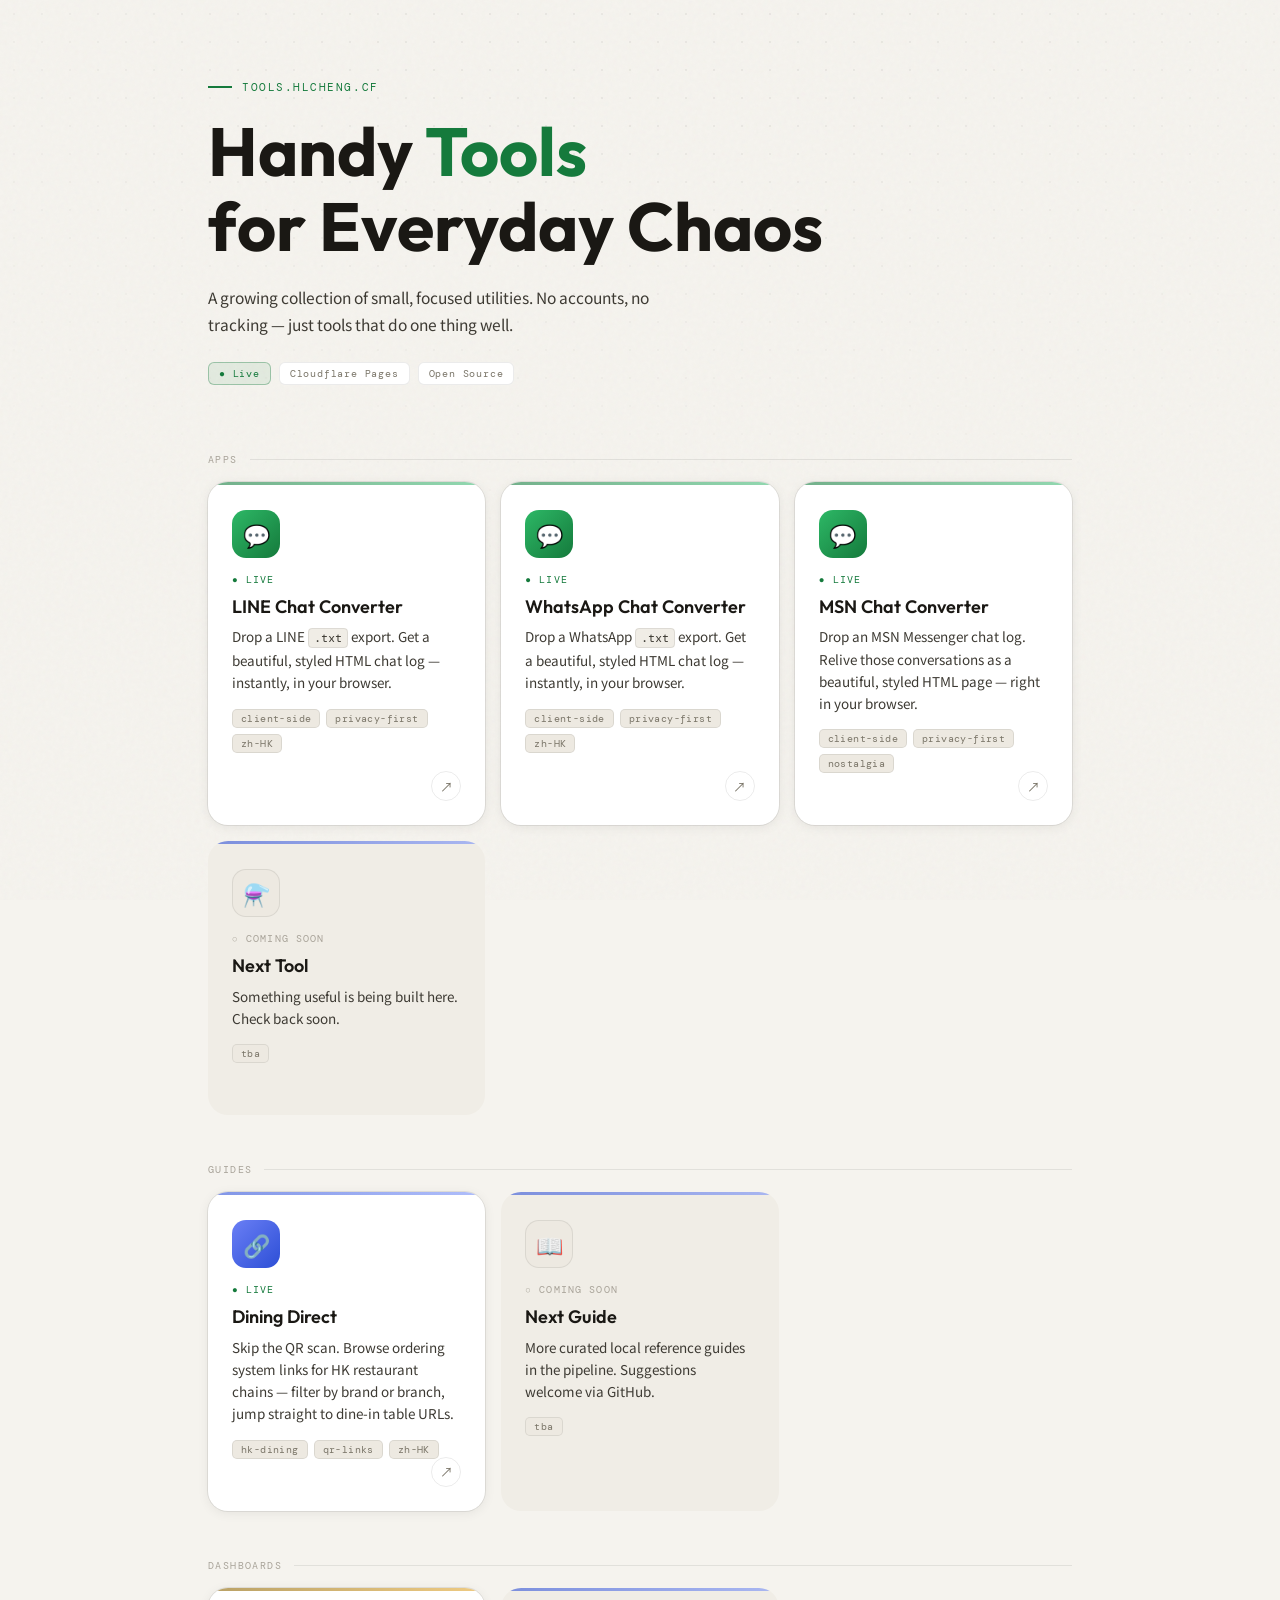
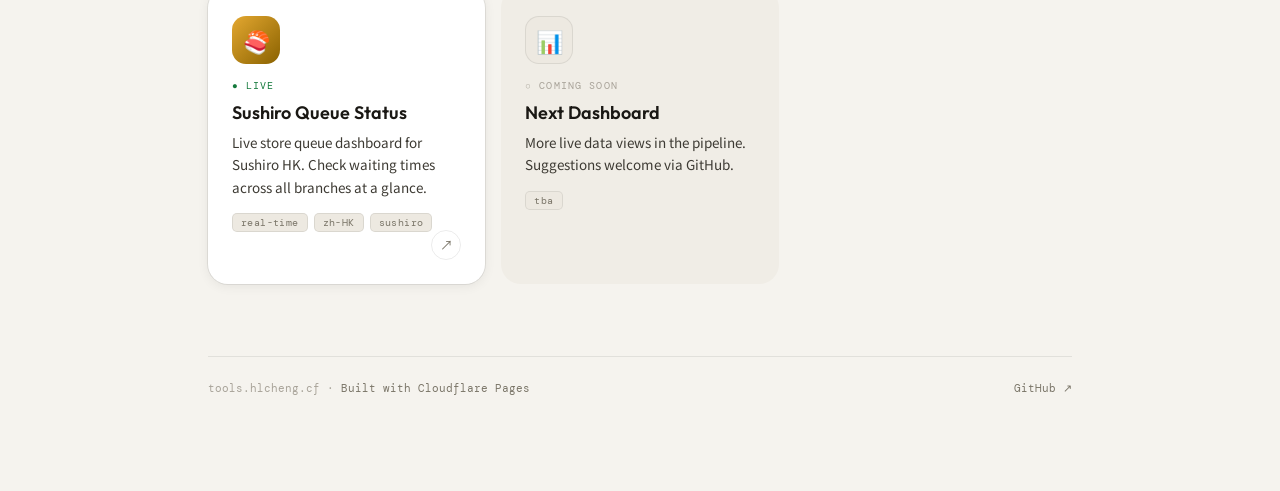
==== index.html @ 5b6f4505 "Add back MSN card Signed-off-by: ericcheng05 <13010622+ericcheng05@users.noreply.github.com>" ====
<!DOCTYPE html>
<html lang="en">
<head>
<meta charset="UTF-8">
<meta name="viewport" content="width=device-width, initial-scale=1.0">
<title>tools.hlcheng.cf — Handy Tools</title>
<link rel="preconnect" href="https://fonts.googleapis.com">
<link href="https://fonts.googleapis.com/css2?family=Outfit:wght@400;500;600;700&family=DM+Mono:wght@400;500&family=Noto+Sans+HK:wght@300;400;500&display=swap" rel="stylesheet">
<link rel="stylesheet" href="style.css">
</head>
<body>

<div class="page">

  <!-- ── Hero ── -->
  <header class="hero">
    <div class="hero-eyebrow">tools.hlcheng.cf</div>
    <h1>Handy <em>Tools</em><br>for Everyday&nbsp;Chaos</h1>
    <p class="hero-sub">A growing collection of small, focused utilities. No accounts, no tracking — just tools that do one thing well.</p>
    <div class="hero-meta">
      <span class="hero-badge live">● Live</span>
      <span class="hero-badge">Cloudflare Pages</span>
      <span class="hero-badge">Open Source</span>
    </div>
  </header>

  <!-- ── Apps ── -->
  <p class="section-label">Apps</p>

  <div class="app-grid">

    <!-- LINE Chat Converter — LIVE -->
    <a class="app-card green live" href="./line-export-converter">
      <div class="card-icon icon-green">💬</div>
      <div class="card-body">
        <div class="card-status status-live">● Live</div>
        <div class="card-title">LINE Chat Converter</div>
        <div class="card-desc">Drop a LINE <code>.txt</code> export. Get a beautiful, styled HTML chat log — instantly, in your browser.</div>
        <div class="card-tags">
          <span class="tag">client-side</span>
          <span class="tag">privacy-first</span>
          <span class="tag">zh-HK</span>
        </div>
      </div>
      <div class="card-arrow">↗</div>
    </a>

    <!-- WhatsApp Chat Converter — LIVE -->
    <a class="app-card green live" href="./whatsapp-export-converter">
      <div class="card-icon icon-green">💬</div>
      <div class="card-body">
        <div class="card-status status-live">● Live</div>
        <div class="card-title">WhatsApp Chat Converter</div>
        <div class="card-desc">Drop a WhatsApp <code>.txt</code> export. Get a beautiful, styled HTML chat log — instantly, in your browser.</div>
        <div class="card-tags">
          <span class="tag">client-side</span>
          <span class="tag">privacy-first</span>
          <span class="tag">zh-HK</span>
        </div>
      </div>
      <div class="card-arrow">↗</div>
    </a>

    <!-- MSN Chat Converter — LIVE -->
    <a class="app-card green live" href="./msn-export-converter">
      <div class="card-icon icon-green">💬</div>
      <div class="card-body">
        <div class="card-status status-live">● Live</div>
        <div class="card-title">MSN Chat Converter</div>
        <div class="card-desc">Drop an MSN Messenger chat log. Relive those conversations as a beautiful, styled HTML page — right in your browser.</div>
        <div class="card-tags">
          <span class="tag">client-side</span>
          <span class="tag">privacy-first</span>
          <span class="tag">nostalgia</span>
        </div>
      </div>
      <div class="card-arrow">↗</div>
    </a>

    <!-- Placeholder -->
    <div class="app-card accent soon">
      <div class="card-icon icon-dim">⚗️</div>
      <div class="card-body">
        <div class="card-status status-soon">○ Coming soon</div>
        <div class="card-title">Next Tool</div>
        <div class="card-desc">Something useful is being built here. Check back soon.</div>
        <div class="card-tags">
          <span class="tag">tba</span>
        </div>
      </div>
    </div>

  </div>

  <!-- ── Guides ── -->
  <p class="section-label section-label--spaced">Guides</p>

  <div class="app-grid app-grid--guides">

    <!-- Dining Direct — LIVE -->
    <a class="app-card accent live" href="./dining-direct">
      <div class="card-icon icon-accent">🔗</div>
      <div class="card-body">
        <div class="card-status status-live">● Live</div>
        <div class="card-title">Dining Direct</div>
        <div class="card-desc">Skip the QR scan. Browse ordering system links for HK restaurant chains — filter by brand or branch, jump straight to dine-in table URLs.</div>
        <div class="card-tags">
          <span class="tag">hk-dining</span>
          <span class="tag">qr-links</span>
          <span class="tag">zh-HK</span>
        </div>
      </div>
      <div class="card-arrow">↗</div>
    </a>

    <!-- Placeholder -->
    <div class="app-card accent soon">
      <div class="card-icon icon-dim">📖</div>
      <div class="card-body">
        <div class="card-status status-soon">○ Coming soon</div>
        <div class="card-title">Next Guide</div>
        <div class="card-desc">More curated local reference guides in the pipeline. Suggestions welcome via GitHub.</div>
        <div class="card-tags">
          <span class="tag">tba</span>
        </div>
      </div>
    </div>

  </div>

  <!-- ── Dashboards ── -->
  <p class="section-label section-label--spaced">Dashboards</p>

  <div class="app-grid app-grid--dashboard">

    <!-- Sushiro Queue Status — LIVE -->
    <a class="app-card gold live" href="./sushiro-hk">
      <div class="card-icon icon-gold">🍣</div>
      <div class="card-body">
        <div class="card-status status-live">● Live</div>
        <div class="card-title">Sushiro Queue Status</div>
        <div class="card-desc">Live store queue dashboard for Sushiro HK. Check waiting times across all branches at a glance.</div>
        <div class="card-tags">
          <span class="tag">real-time</span>
          <span class="tag">zh-HK</span>
          <span class="tag">sushiro</span>
        </div>
      </div>
      <div class="card-arrow">↗</div>
    </a>

    <!-- Placeholder -->
    <div class="app-card accent soon">
      <div class="card-icon icon-dim">📊</div>
      <div class="card-body">
        <div class="card-status status-soon">○ Coming soon</div>
        <div class="card-title">Next Dashboard</div>
        <div class="card-desc">More live data views in the pipeline. Suggestions welcome via GitHub.</div>
        <div class="card-tags">
          <span class="tag">tba</span>
        </div>
      </div>
    </div>

  </div>

  <!-- ── Footer ── -->
  <footer class="footer">
    <div class="footer-left">
      tools.hlcheng.cf · <span>Built with Cloudflare Pages</span>
    </div>
    <div class="footer-right">
      <a class="footer-link" href="https://github.com/ericcheng05/handy-tools" target="_blank" rel="noopener">GitHub ↗</a>
    </div>
  </footer>

</div>

</body>
</html>
---- style.css ----
/* ── Google Fonts Import ─────────────────────────────────── */
@import url('https://fonts.googleapis.com/css2?family=Outfit:wght@400;500;600;700&family=DM+Mono:wght@400;500&family=Noto+Sans+HK:wght@300;400;500&display=swap');

/* ── Variables ───────────────────────────────────────────── */
:root
{
  --bg:          #f5f3ee;
  --bg2:         #ede9e1;
  --surface:     #ffffff;
  --surface2:    #f0ede6;
  --border:      rgba(0,0,0,0.08);
  --border-h:    rgba(0,0,0,0.18);
  --text:        #1a1814;
  --text-sec:    #3d3a33;
  --muted:       #7a7568;
  --dim:         #a8a399;

  --green:       #157a3c;
  --green-bg:    rgba(21,122,60,0.08);
  --green-glow:  rgba(21,122,60,0.12);
  --green-dark:  #0e5229;

  --accent:      #2d4fd6;
  --accent-bg:   rgba(45,79,214,0.07);
  --accent-glow: rgba(45,79,214,0.12);

  --gold:        #8a6200;
  --gold-bg:     rgba(138,98,0,0.07);
  --gold-glow:   rgba(138,98,0,0.10);

  --radius-card: 20px;
  --shadow-card: 0 2px 12px rgba(0,0,0,0.07), 0 0 0 1px var(--border);
  --shadow-hover: 0 12px 40px rgba(0,0,0,0.14), 0 0 0 1px var(--border-h);

  --font-display: 'Outfit', sans-serif;
  --font-body:    'Noto Sans HK', sans-serif;
  --font-mono:    'DM Mono', monospace;
}

/* ── Reset ───────────────────────────────────────────────── */
*, *::before, *::after
{
  box-sizing: border-box;
  margin: 0;
  padding: 0;
}

/* ── Body ────────────────────────────────────────────────── */
body
{
  font-family: var(--font-body);
  background: var(--bg);
  color: var(--text);
  min-height: 100vh;
  overflow-x: hidden;
}

/* ── Paper texture overlay ───────────────────────────────── */
body::before
{
  content: '';
  position: fixed;
  inset: 0;
  background-image: url("data:image/svg+xml,%3Csvg viewBox='0 0 256 256' xmlns='http://www.w3.org/2000/svg'%3E%3Cfilter id='n'%3E%3CfeTurbulence type='fractalNoise' baseFrequency='0.75' numOctaves='4' stitchTiles='stitch'/%3E%3C/filter%3E%3Crect width='100%25' height='100%25' filter='url(%23n)' opacity='0.035'/%3E%3C/svg%3E");
  pointer-events: none;
  z-index: 0;
  opacity: 0.8;
}

/* ── Subtle dot grid background ─────────────────────────── */
body::after
{
  content: '';
  position: fixed;
  inset: 0;
  background-image: radial-gradient(circle, rgba(0,0,0,0.12) 1px, transparent 1px);
  background-size: 28px 28px;
  pointer-events: none;
  z-index: 0;
  mask-image: radial-gradient(ellipse 90% 70% at 50% 0%, black 20%, transparent 100%);
  opacity: 0.4;
}

/* ── Page wrapper ────────────────────────────────────────── */
.page
{
  position: relative;
  z-index: 1;
  max-width: 920px;
  margin: 0 auto;
  padding: 0 28px 96px;
}

/* ── Hero ────────────────────────────────────────────────── */
.hero
{
  padding: 80px 0 60px;
  display: flex;
  flex-direction: column;
  gap: 20px;
}

.hero-eyebrow
{
  font-family: var(--font-mono);
  font-size: 11px;
  letter-spacing: 0.14em;
  color: var(--green);
  text-transform: uppercase;
  display: flex;
  align-items: center;
  gap: 10px;
  opacity: 0;
  animation: fadeUp 0.5s ease forwards;
  animation-delay: 0.05s;
}

.hero-eyebrow::before
{
  content: '';
  width: 24px;
  height: 1.5px;
  background: var(--green);
}

.hero h1
{
  font-family: var(--font-display);
  font-size: clamp(40px, 6vw, 68px);
  font-weight: 700;
  line-height: 1.1;
  letter-spacing: 0;
  color: var(--text);
  opacity: 0;
  animation: fadeUp 0.5s ease forwards;
  animation-delay: 0.12s;
}

.hero h1 em
{
  font-style: normal;
  color: var(--green);
}

.hero-sub
{
  font-family: var(--font-body);
  font-size: 15.5px;
  color: var(--text-sec);
  line-height: 1.75;
  max-width: 480px;
  opacity: 0;
  animation: fadeUp 0.5s ease forwards;
  animation-delay: 0.2s;
}

.hero-meta
{
  display: flex;
  align-items: center;
  gap: 8px;
  margin-top: 4px;
  opacity: 0;
  animation: fadeUp 0.5s ease forwards;
  animation-delay: 0.28s;
  flex-wrap: wrap;
}

.hero-badge
{
  font-family: var(--font-mono);
  font-size: 10px;
  letter-spacing: 0.08em;
  background: var(--surface);
  border: 1px solid var(--border);
  border-radius: 6px;
  padding: 4px 10px;
  color: var(--muted);
}

.hero-badge.live
{
  border-color: rgba(21,122,60,0.35);
  color: var(--green);
  background: var(--green-bg);
}

/* ── Section label ───────────────────────────────────────── */
.section-label
{
  font-family: var(--font-mono);
  font-size: 10px;
  letter-spacing: 0.14em;
  color: var(--dim);
  text-transform: uppercase;
  margin-bottom: 16px;
  margin-top: 8px;
  display: flex;
  align-items: center;
  gap: 12px;
}

.section-label::after
{
  content: '';
  flex: 1;
  height: 1px;
  background: var(--border);
}

/* ── App Grid ────────────────────────────────────────────── */
.app-grid
{
  display: grid;
  grid-template-columns: repeat(auto-fill, minmax(270px, 1fr));
  gap: 16px;
}

/* ── App Card ────────────────────────────────────────────── */
.app-card
{
  background: var(--surface);
  border-radius: var(--radius-card);
  padding: 28px 24px 52px;
  display: flex;
  flex-direction: column;
  gap: 16px;
  text-decoration: none;
  color: inherit;
  position: relative;
  overflow: hidden;
  box-shadow: var(--shadow-card);
  transition: box-shadow 0.25s, transform 0.22s;
  opacity: 0;
  animation: fadeUp 0.45s ease forwards;
}

.app-card:nth-child(1) { animation-delay: 0.30s; }
.app-card:nth-child(2) { animation-delay: 0.38s; }
.app-card:nth-child(3) { animation-delay: 0.46s; }
.app-card:nth-child(4) { animation-delay: 0.54s; }

/* colour accent strip at top */
.app-card::before
{
  content: '';
  position: absolute;
  top: 0;
  left: 0;
  right: 0;
  height: 3px;
  border-radius: var(--radius-card) var(--radius-card) 0 0;
  opacity: 0.6;
  transition: opacity 0.25s;
}

.app-card.green::before  { background: linear-gradient(90deg, var(--green), #4abe7c); }
.app-card.accent::before { background: linear-gradient(90deg, var(--accent), #7b93f8); }
.app-card.gold::before   { background: linear-gradient(90deg, var(--gold), #e4a830); }

.app-card:hover
{
  box-shadow: var(--shadow-hover);
  transform: translateY(-4px);
}

.app-card:hover::before { opacity: 1; }

/* coming-soon card */
.app-card.soon
{
  cursor: default;
  background: var(--surface2);
  box-shadow: none;
}

.app-card.soon:hover
{
  transform: none;
  box-shadow: none;
}

/* ── Card icon ───────────────────────────────────────────── */
.card-icon
{
  width: 48px;
  height: 48px;
  border-radius: 14px;
  display: flex;
  align-items: center;
  justify-content: center;
  font-size: 22px;
  flex-shrink: 0;
}

.icon-green  { background: linear-gradient(135deg, #2db866 0%, #157a3c 100%); }
.icon-accent { background: linear-gradient(135deg, #6a7ff5 0%, #2d4fd6 100%); }
.icon-gold   { background: linear-gradient(135deg, #e4a830 0%, #8a6200 100%); }

.icon-dim
{
  background: var(--bg2);
  border: 1px solid var(--border);
}

/* ── Card body ───────────────────────────────────────────── */
.card-body
{
  flex: 1;
  display: flex;
  flex-direction: column;
  gap: 7px;
}

.card-status
{
  font-family: var(--font-mono);
  font-size: 9.5px;
  letter-spacing: 0.12em;
  text-transform: uppercase;
  margin-bottom: 2px;
}

.status-live { color: var(--green); }
.status-soon { color: var(--dim); }

.card-title
{
  font-family: var(--font-display);
  font-size: 18px;
  font-weight: 600;
  letter-spacing: 0;
  color: var(--text);
  line-height: 1.3;
}

.card-desc
{
  font-family: var(--font-body);
  font-size: 13.5px;
  color: var(--text-sec);
  line-height: 1.65;
}

.card-desc code
{
  font-family: var(--font-mono);
  font-size: 12px;
  background: var(--surface2);
  padding: 1px 5px;
  border-radius: 4px;
  color: var(--text-sec);
  border: 1px solid var(--border);
}

.app-card.soon .card-desc code
{
  background: var(--bg);
}

.card-tags
{
  display: flex;
  flex-wrap: wrap;
  gap: 6px;
  margin-top: 8px;
}

.tag
{
  font-family: var(--font-mono);
  font-size: 10px;
  background: var(--bg2);
  border: 1px solid var(--border);
  border-radius: 5px;
  padding: 2px 8px;
  color: var(--muted);
  letter-spacing: 0.04em;
}

/* ── Arrow ───────────────────────────────────────────────── */
.card-arrow
{
  position: absolute;
  bottom: 24px;
  right: 24px;
  width: 30px;
  height: 30px;
  border: 1.5px solid var(--border);
  border-radius: 50%;
  display: flex;
  align-items: center;
  justify-content: center;
  font-size: 13px;
  color: var(--muted);
  transition: background 0.2s, border-color 0.2s, color 0.2s, transform 0.2s;
}

.app-card.green.live:hover .card-arrow
{
  background: var(--green);
  border-color: var(--green);
  color: #fff;
  transform: translate(2px, -2px);
}

.app-card.accent.live:hover .card-arrow
{
  background: var(--accent);
  border-color: var(--accent);
  color: #fff;
  transform: translate(2px, -2px);
}

.app-card.gold.live:hover .card-arrow
{
  background: var(--gold);
  border-color: var(--gold);
  color: #fff;
  transform: translate(2px, -2px);
}

/* ── Footer ──────────────────────────────────────────────── */
.footer
{
  margin-top: 72px;
  border-top: 1px solid var(--border);
  padding-top: 24px;
  display: flex;
  align-items: center;
  justify-content: space-between;
  flex-wrap: wrap;
  gap: 12px;
}

.footer-left
{
  font-family: var(--font-mono);
  font-size: 11px;
  color: var(--dim);
}

.footer-left span { color: var(--muted); }

.footer-right
{
  display: flex;
  gap: 20px;
}

.footer-link
{
  font-family: var(--font-mono);
  font-size: 11px;
  color: var(--muted);
  text-decoration: none;
  transition: color 0.2s;
}

.footer-link:hover { color: var(--green); }

/* ── Keyframes ───────────────────────────────────────────── */
@keyframes fadeUp
{
  from { opacity: 0; transform: translateY(18px); }
  to   { opacity: 1; transform: translateY(0); }
}

/* ── Scrollbar ───────────────────────────────────────────── */
::-webkit-scrollbar { width: 6px; }
::-webkit-scrollbar-track { background: transparent; }
::-webkit-scrollbar-thumb { background: var(--border-h); border-radius: 3px; }

/* ── Responsive ──────────────────────────────────────────── */
@media (max-width: 600px)
{
  .hero { padding: 52px 0 40px; }
  .app-grid { grid-template-columns: 1fr; }
  .footer { flex-direction: column; gap: 16px; }
}

/* ── Section label spacing modifier ─────────────────────── */
.section-label--spaced
{
  margin-top: 48px;
}

/* ── Guides grid — scoped animation delays ───────────────── */
.app-grid--guides .app-card:nth-child(1) { animation-delay: 0.54s; }
.app-grid--guides .app-card:nth-child(2) { animation-delay: 0.62s; }
.app-grid--guides .app-card:nth-child(3) { animation-delay: 0.70s; }

/* ── Dashboard grid — scoped animation delays ────────────── */
.app-grid--dashboard .app-card:nth-child(1) { animation-delay: 0.70s; }
.app-grid--dashboard .app-card:nth-child(2) { animation-delay: 0.78s; }
.app-grid--dashboard .app-card:nth-child(3) { animation-delay: 0.86s; }
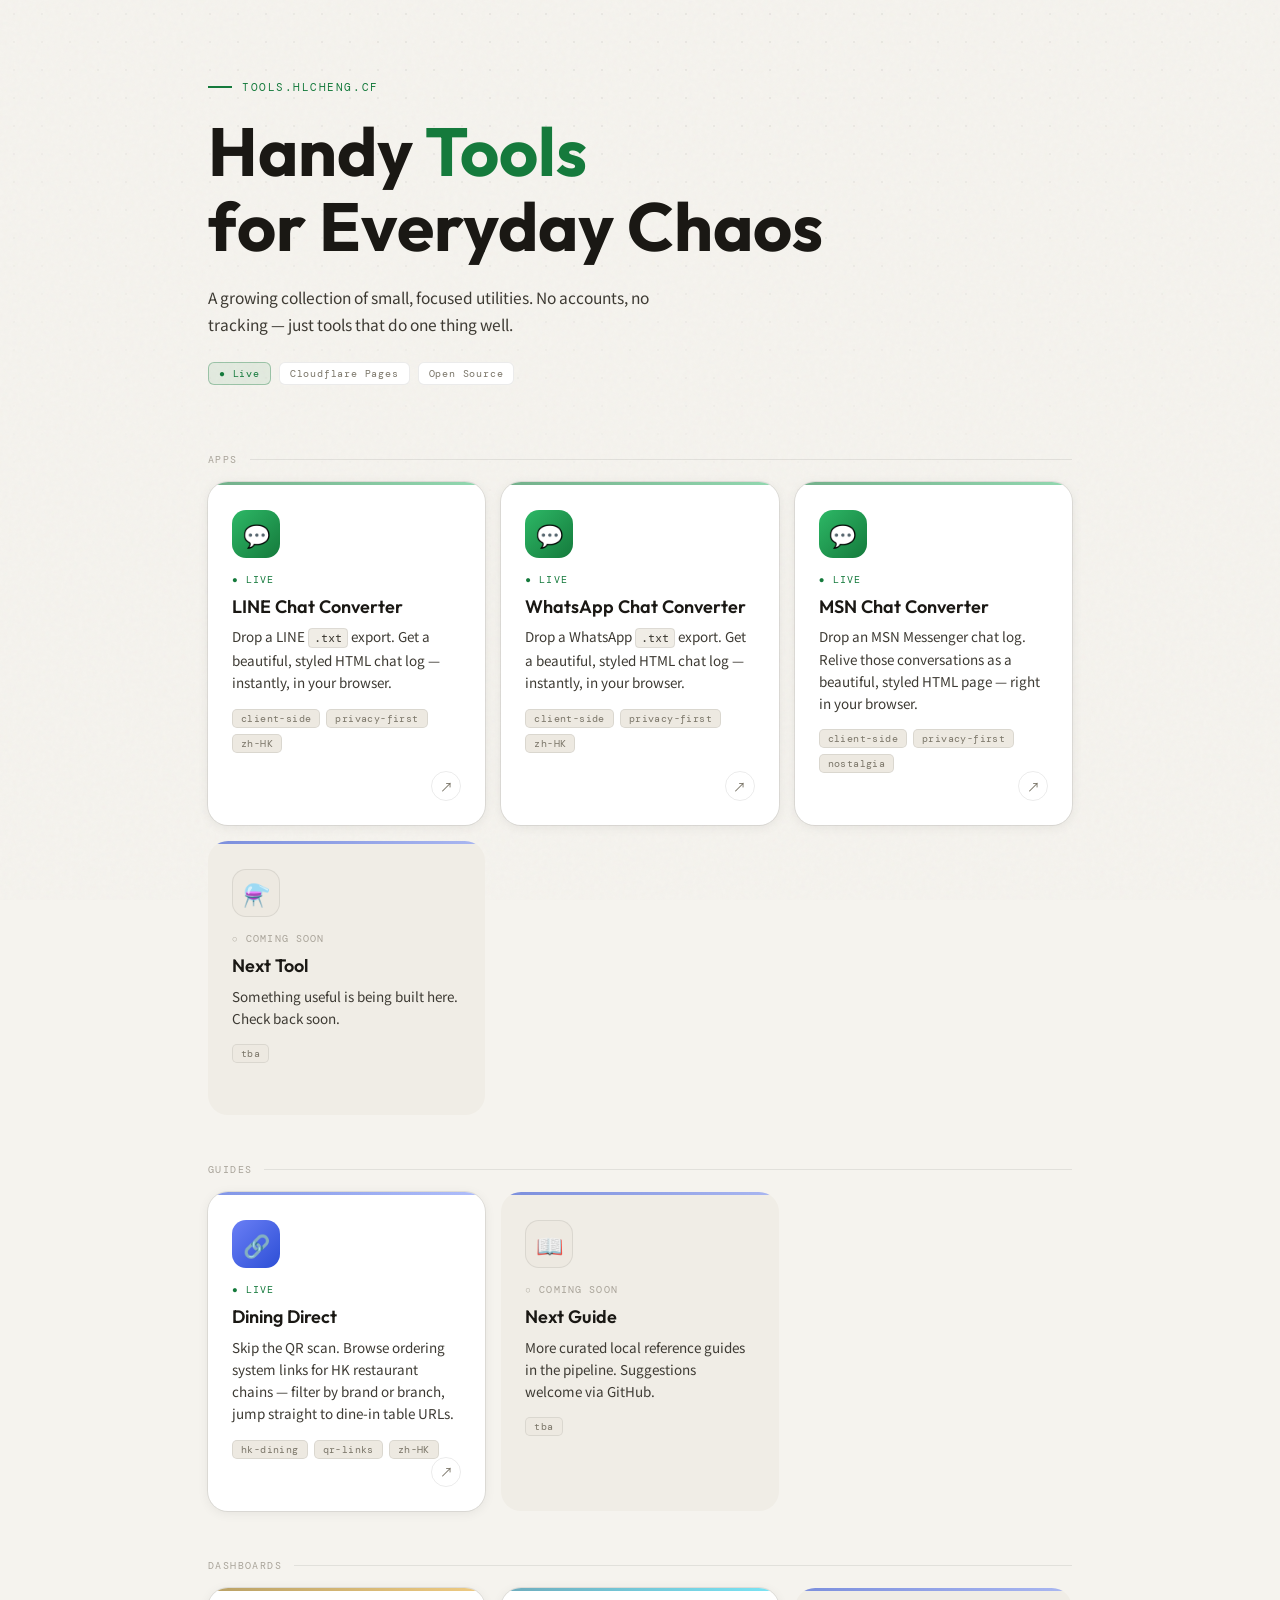
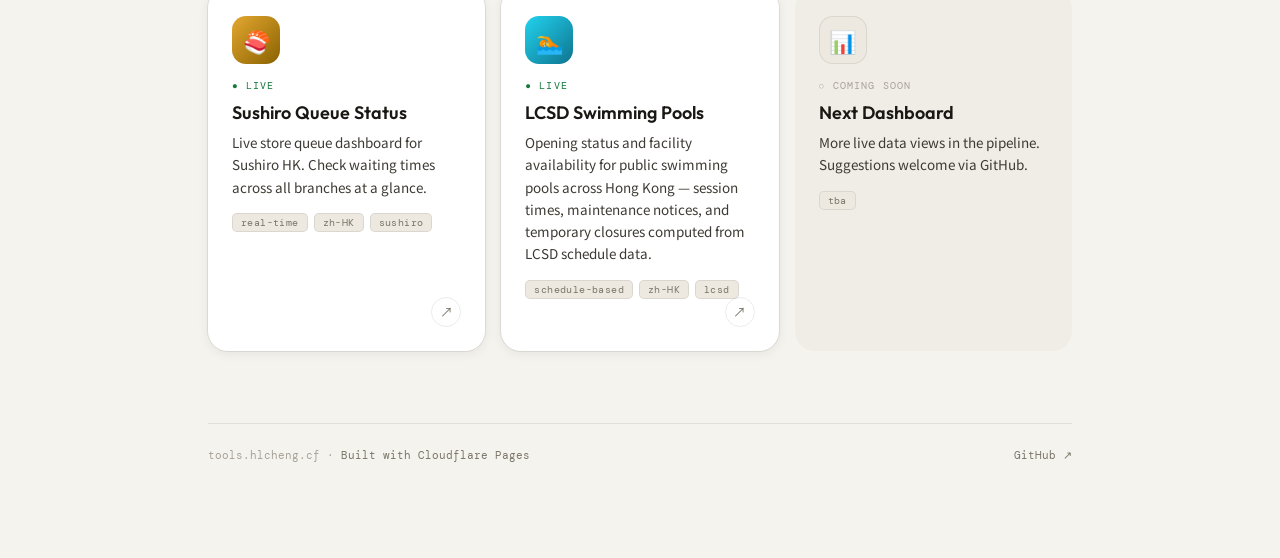
==== commit 4d51663f: "Update Index Signed-off-by: ericcheng05 <13010622+ericcheng05@users.noreply.github.com>" ====
--- a/index.html
+++ b/index.html
@@ -149,6 +149,22 @@
       <div class="card-arrow">↗</div>
     </a>
 
+    <!-- LCSD Swimming Pools — LIVE -->
+    <a class="app-card aqua live" href="./swimming-pools-hk">
+      <div class="card-icon icon-aqua">🏊</div>
+      <div class="card-body">
+        <div class="card-status status-live">● Live</div>
+        <div class="card-title">LCSD Swimming Pools</div>
+        <div class="card-desc">Opening status and facility availability for public swimming pools across Hong Kong — session times, maintenance notices, and temporary closures computed from LCSD schedule data.</div>
+        <div class="card-tags">
+          <span class="tag">schedule-based</span>
+          <span class="tag">zh-HK</span>
+          <span class="tag">lcsd</span>
+        </div>
+      </div>
+      <div class="card-arrow">↗</div>
+    </a>
+
     <!-- Placeholder -->
     <div class="app-card accent soon">
       <div class="card-icon icon-dim">📊</div>
--- a/style.css
+++ b/style.css
@@ -28,6 +28,10 @@
   --gold-bg:     rgba(138,98,0,0.07);
   --gold-glow:   rgba(138,98,0,0.10);
 
+  --aqua:        #0e7490;
+  --aqua-bg:     rgba(14,116,144,0.07);
+  --aqua-glow:   rgba(14,116,144,0.12);
+
   --radius-card: 20px;
   --shadow-card: 0 2px 12px rgba(0,0,0,0.07), 0 0 0 1px var(--border);
   --shadow-hover: 0 12px 40px rgba(0,0,0,0.14), 0 0 0 1px var(--border-h);
@@ -256,7 +260,8 @@
 
 .app-card.green::before  { background: linear-gradient(90deg, var(--green), #4abe7c); }
 .app-card.accent::before { background: linear-gradient(90deg, var(--accent), #7b93f8); }
-.app-card.gold::before   { background: linear-gradient(90deg, var(--gold), #e4a830); }
+.app-card.gold::before   { background: linear-gradient(90deg, var(--gold),   #e4a830); }
+.app-card.aqua::before   { background: linear-gradient(90deg, var(--aqua),   #22d3ee); }
 
 .app-card:hover
 {
@@ -296,6 +301,7 @@
 .icon-green  { background: linear-gradient(135deg, #2db866 0%, #157a3c 100%); }
 .icon-accent { background: linear-gradient(135deg, #6a7ff5 0%, #2d4fd6 100%); }
 .icon-gold   { background: linear-gradient(135deg, #e4a830 0%, #8a6200 100%); }
+.icon-aqua   { background: linear-gradient(135deg, #22d3ee 0%, #0e7490 100%); }
 
 .icon-dim
 {
@@ -420,6 +426,14 @@
   transform: translate(2px, -2px);
 }
 
+.app-card.aqua.live:hover .card-arrow
+{
+  background: var(--aqua);
+  border-color: var(--aqua);
+  color: #fff;
+  transform: translate(2px, -2px);
+}
+
 /* ── Footer ──────────────────────────────────────────────── */
 .footer
 {
@@ -488,7 +502,6 @@
 /* ── Guides grid — scoped animation delays ───────────────── */
 .app-grid--guides .app-card:nth-child(1) { animation-delay: 0.54s; }
 .app-grid--guides .app-card:nth-child(2) { animation-delay: 0.62s; }
-.app-grid--guides .app-card:nth-child(3) { animation-delay: 0.70s; }
 
 /* ── Dashboard grid — scoped animation delays ────────────── */
 .app-grid--dashboard .app-card:nth-child(1) { animation-delay: 0.70s; }
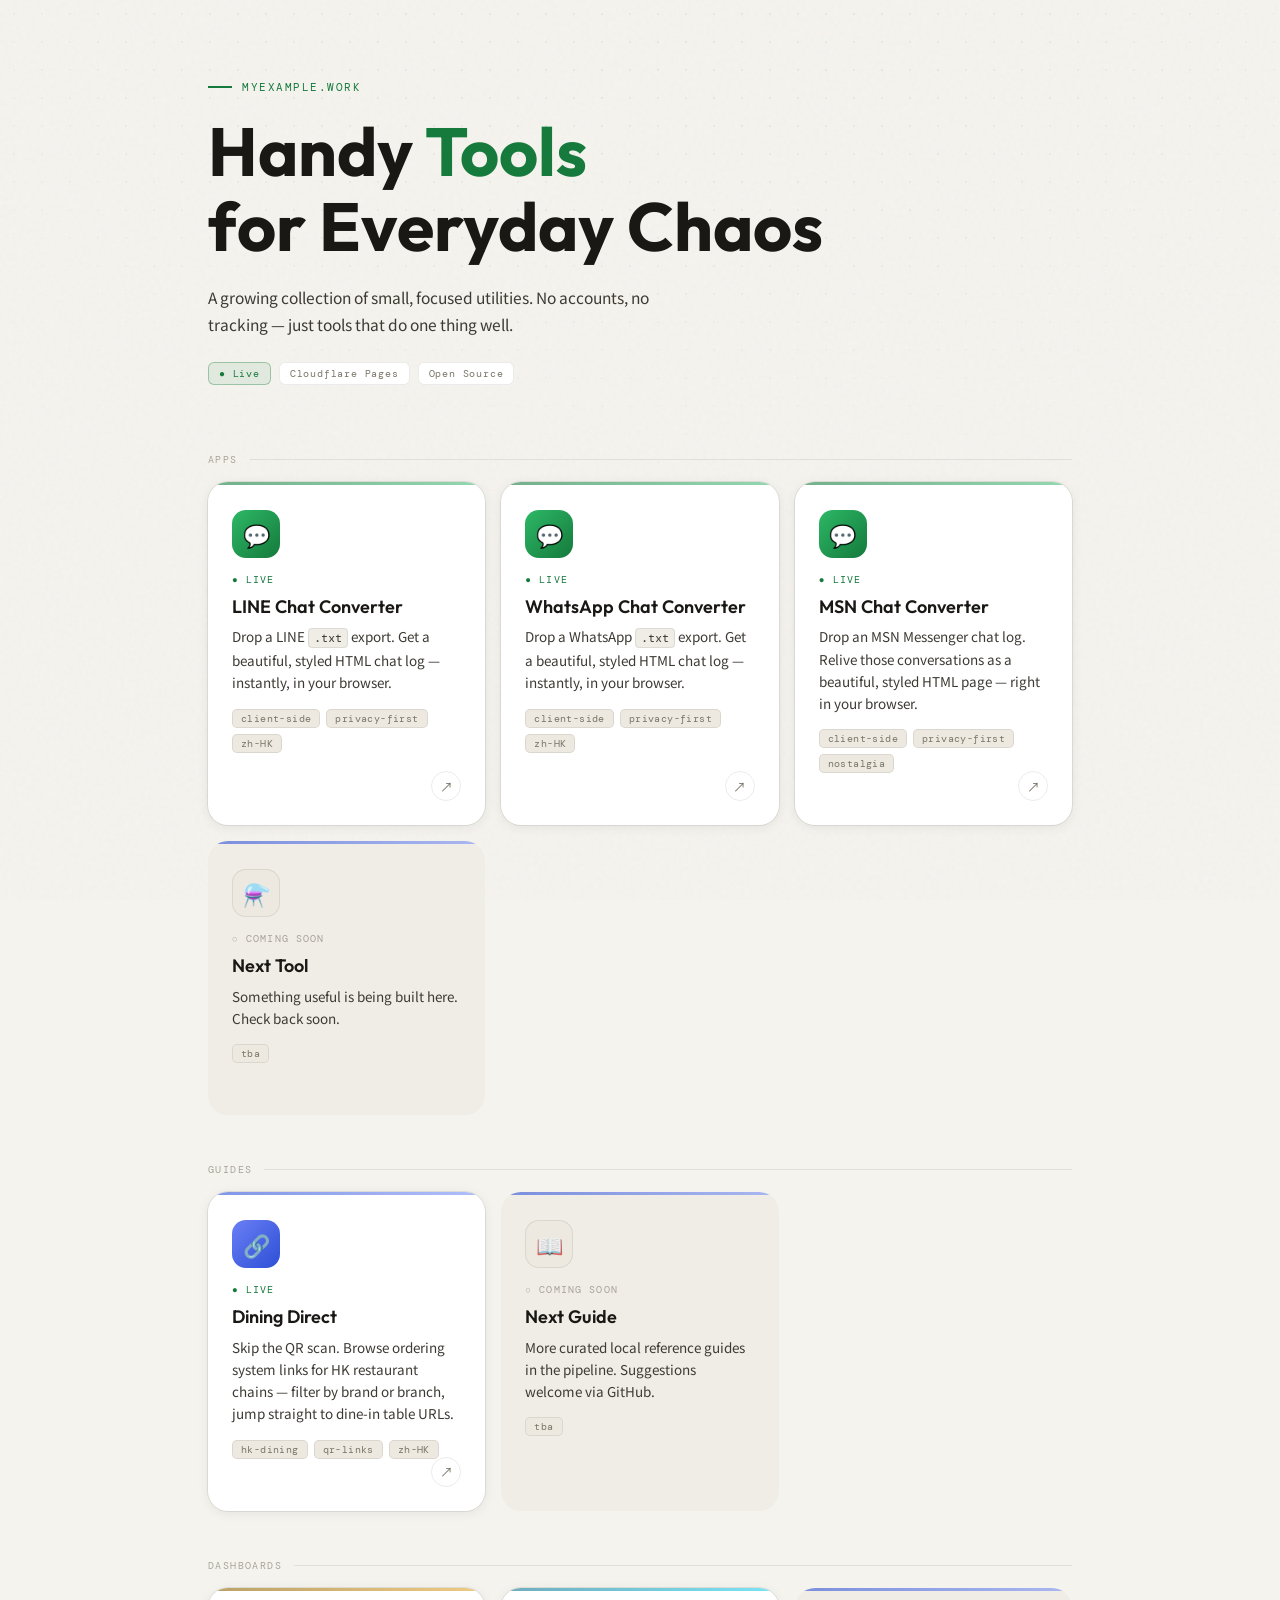
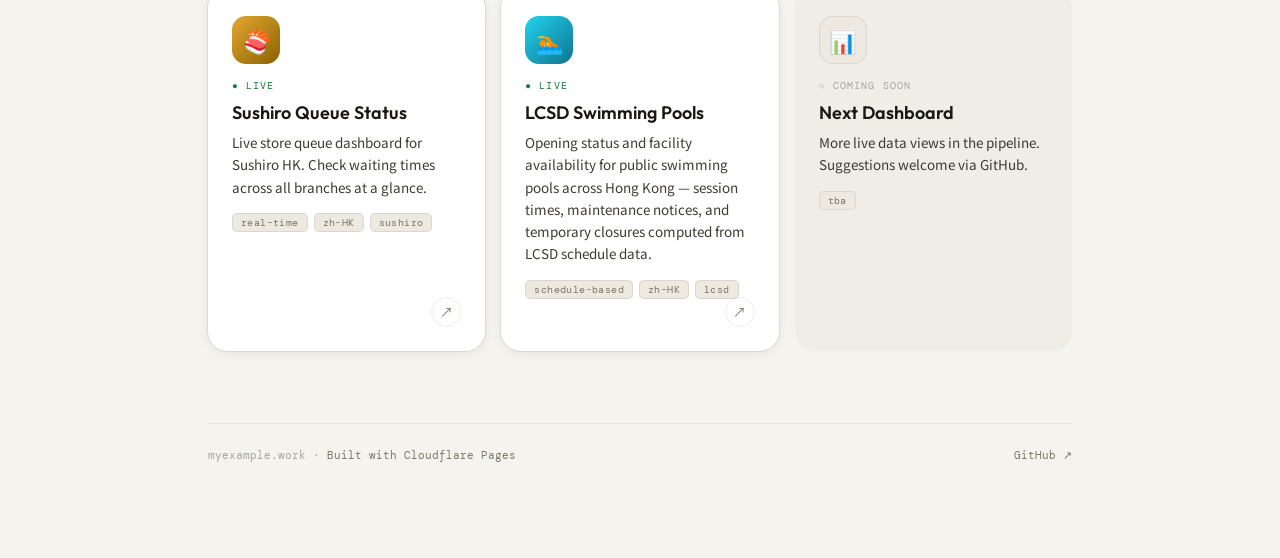
==== commit 8e1083f7: "Clean Rebase" ====
--- a/index.html
+++ b/index.html
@@ -3,7 +3,7 @@
 <head>
 <meta charset="UTF-8">
 <meta name="viewport" content="width=device-width, initial-scale=1.0">
-<title>tools.hlcheng.cf — Handy Tools</title>
+<title>myexample.work — Handy Tools</title>
 <link rel="preconnect" href="https://fonts.googleapis.com">
 <link href="https://fonts.googleapis.com/css2?family=Outfit:wght@400;500;600;700&family=DM+Mono:wght@400;500&family=Noto+Sans+HK:wght@300;400;500&display=swap" rel="stylesheet">
 <link rel="stylesheet" href="style.css">
@@ -14,7 +14,7 @@
 
   <!-- ── Hero ── -->
   <header class="hero">
-    <div class="hero-eyebrow">tools.hlcheng.cf</div>
+    <div class="hero-eyebrow">myexample.work</div>
     <h1>Handy <em>Tools</em><br>for Everyday&nbsp;Chaos</h1>
     <p class="hero-sub">A growing collection of small, focused utilities. No accounts, no tracking — just tools that do one thing well.</p>
     <div class="hero-meta">
@@ -183,7 +183,7 @@
   <!-- ── Footer ── -->
   <footer class="footer">
     <div class="footer-left">
-      tools.hlcheng.cf · <span>Built with Cloudflare Pages</span>
+      myexample.work · <span>Built with Cloudflare Pages</span>
     </div>
     <div class="footer-right">
       <a class="footer-link" href="https://github.com/ericcheng05/handy-tools" target="_blank" rel="noopener">GitHub ↗</a>
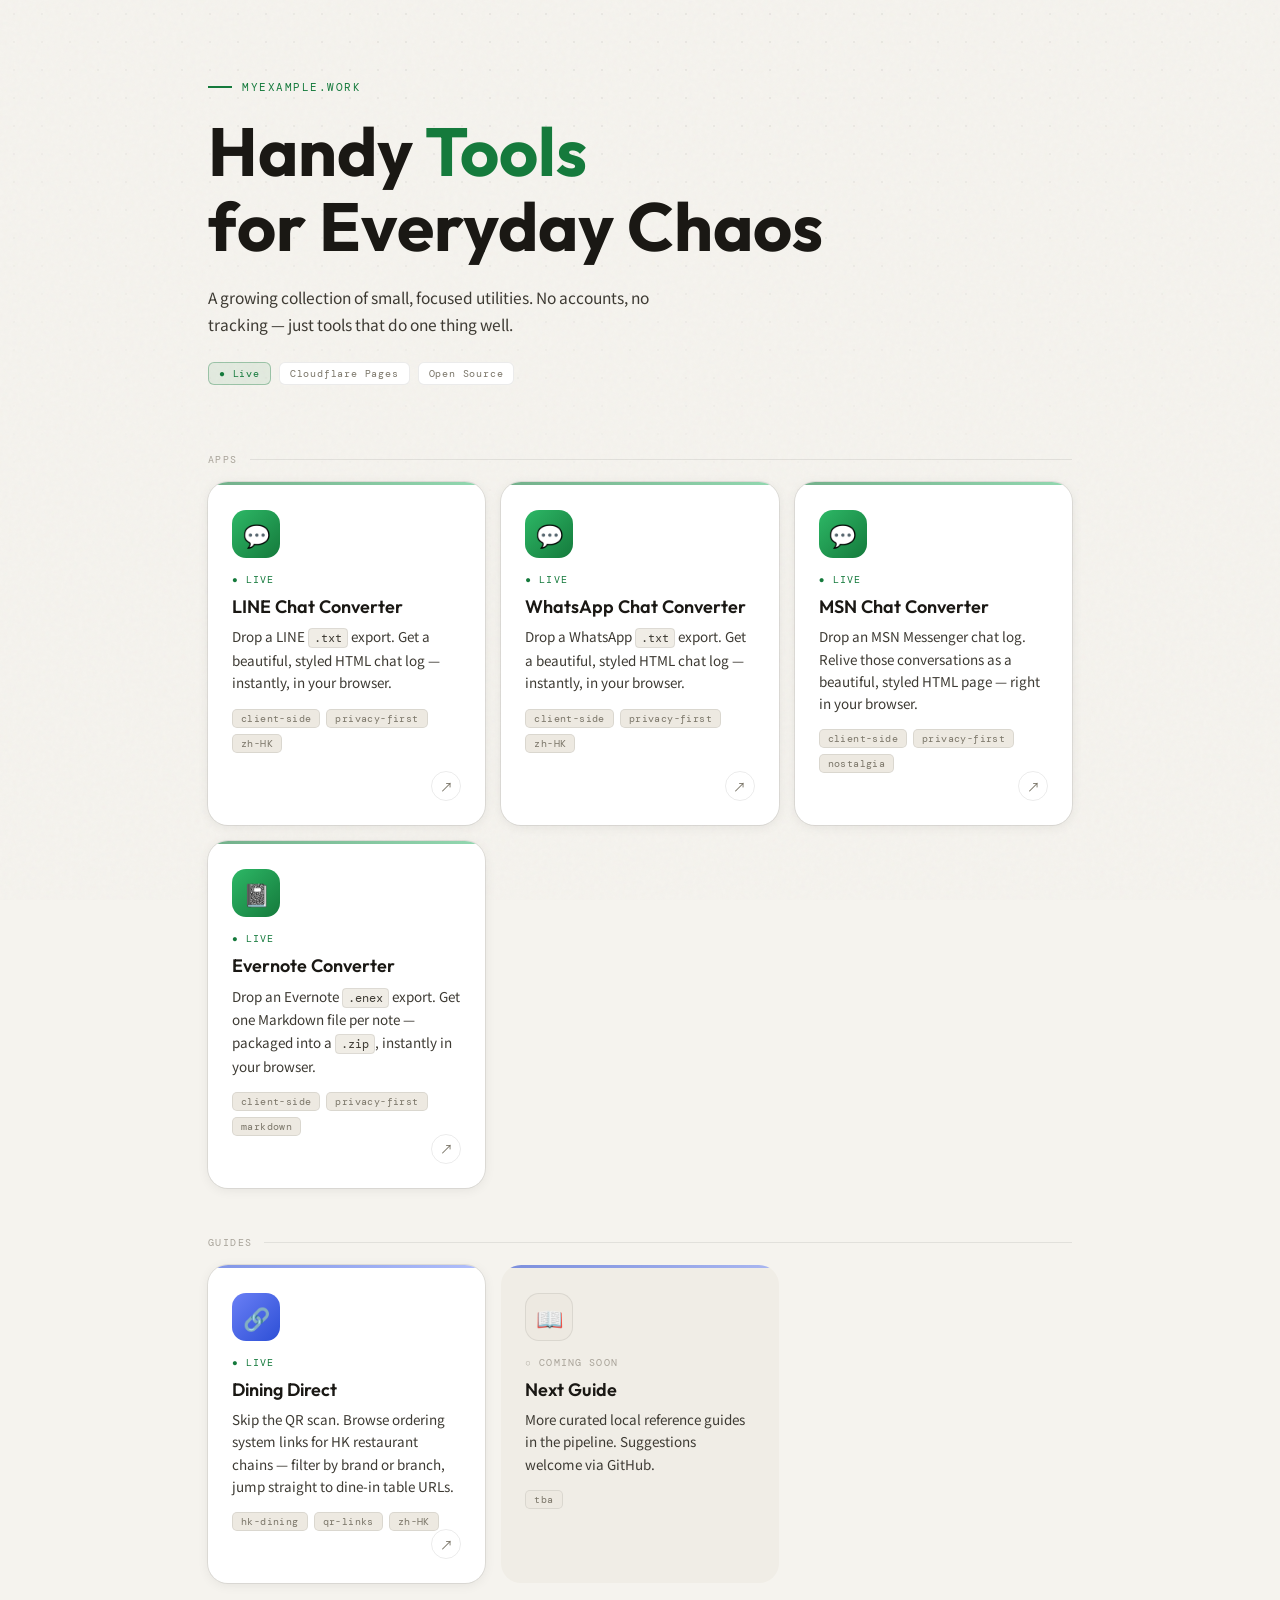
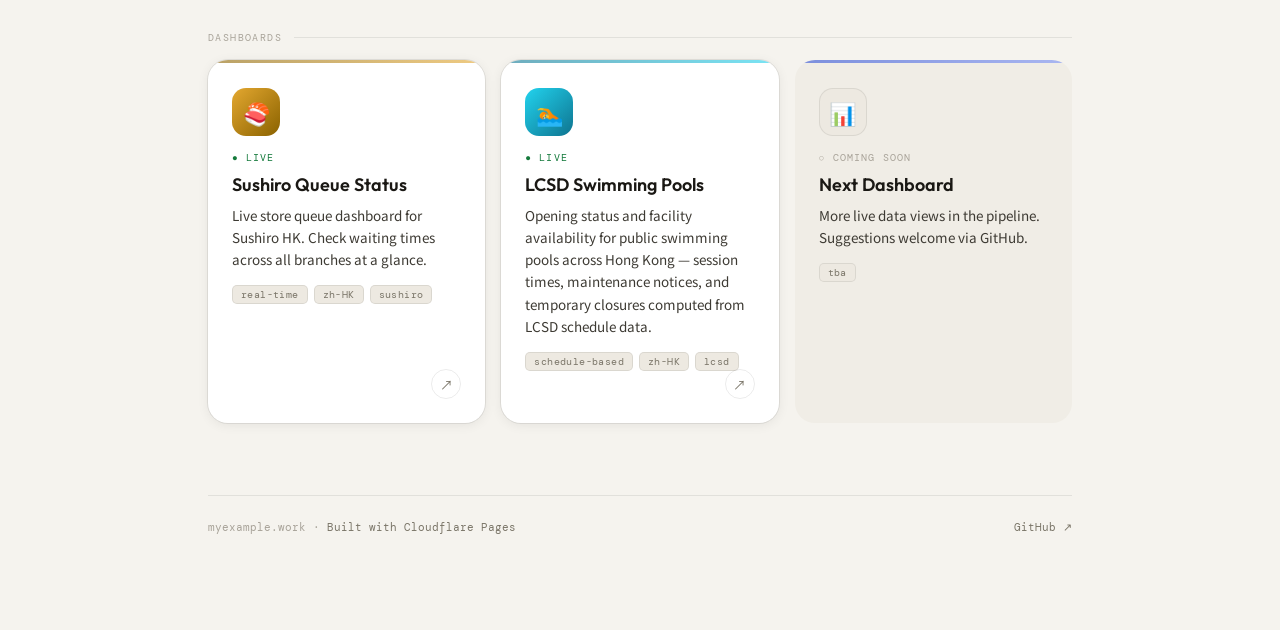
==== commit 2a94c042: "Create Evernote Conversion App Signed-off-by: ericcheng05 <13010622+ericcheng05@users.noreply.github" ====
--- a/index.html
+++ b/index.html
@@ -77,18 +77,21 @@
       <div class="card-arrow">↗</div>
     </a>
 
-    <!-- Placeholder -->
-    <div class="app-card accent soon">
-      <div class="card-icon icon-dim">⚗️</div>
+    <!-- Evernote Converter — LIVE -->
+    <a class="app-card green live" href="./evernote-converter">
+      <div class="card-icon icon-green">📓</div>
       <div class="card-body">
-        <div class="card-status status-soon">○ Coming soon</div>
-        <div class="card-title">Next Tool</div>
-        <div class="card-desc">Something useful is being built here. Check back soon.</div>
+        <div class="card-status status-live">● Live</div>
+        <div class="card-title">Evernote Converter</div>
+        <div class="card-desc">Drop an Evernote <code>.enex</code> export. Get one Markdown file per note — packaged into a <code>.zip</code>, instantly in your browser.</div>
         <div class="card-tags">
-          <span class="tag">tba</span>
+          <span class="tag">client-side</span>
+          <span class="tag">privacy-first</span>
+          <span class="tag">markdown</span>
         </div>
       </div>
-    </div>
+      <div class="card-arrow">↗</div>
+    </a>
 
   </div>
 
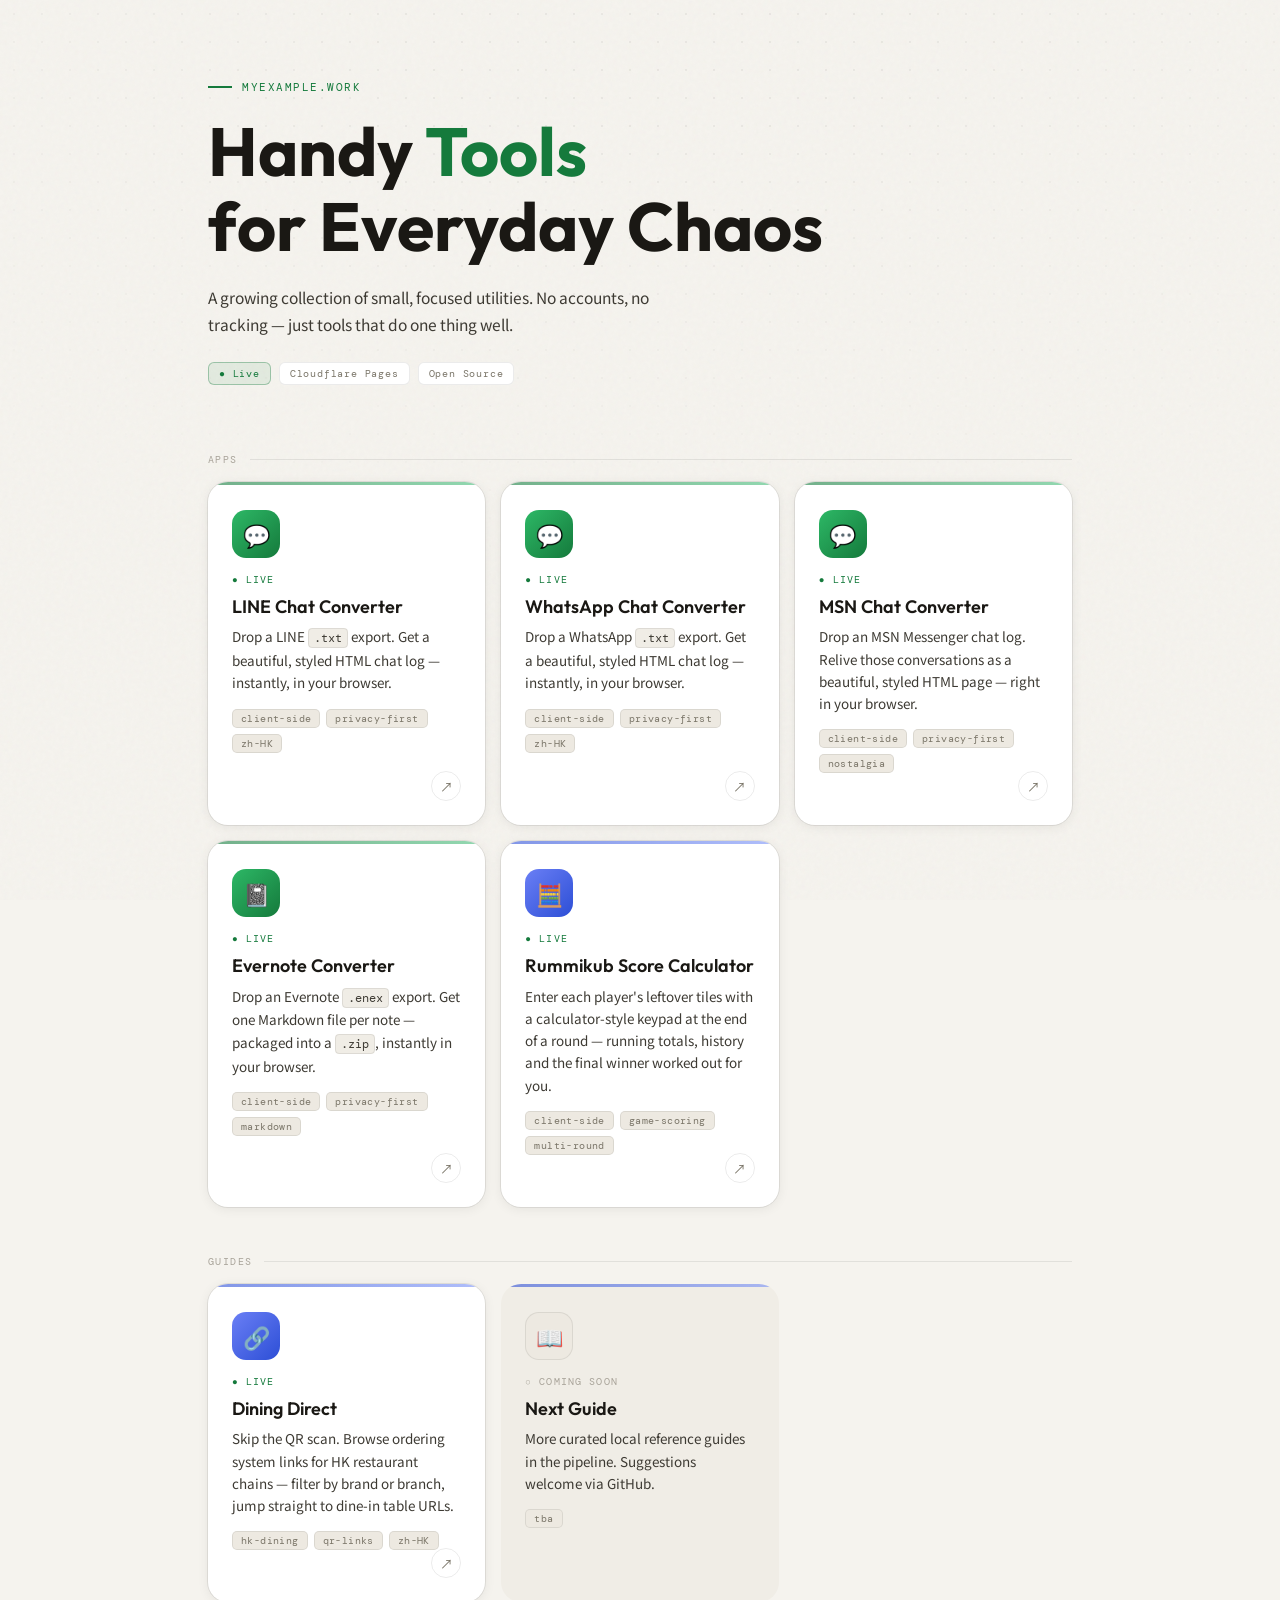
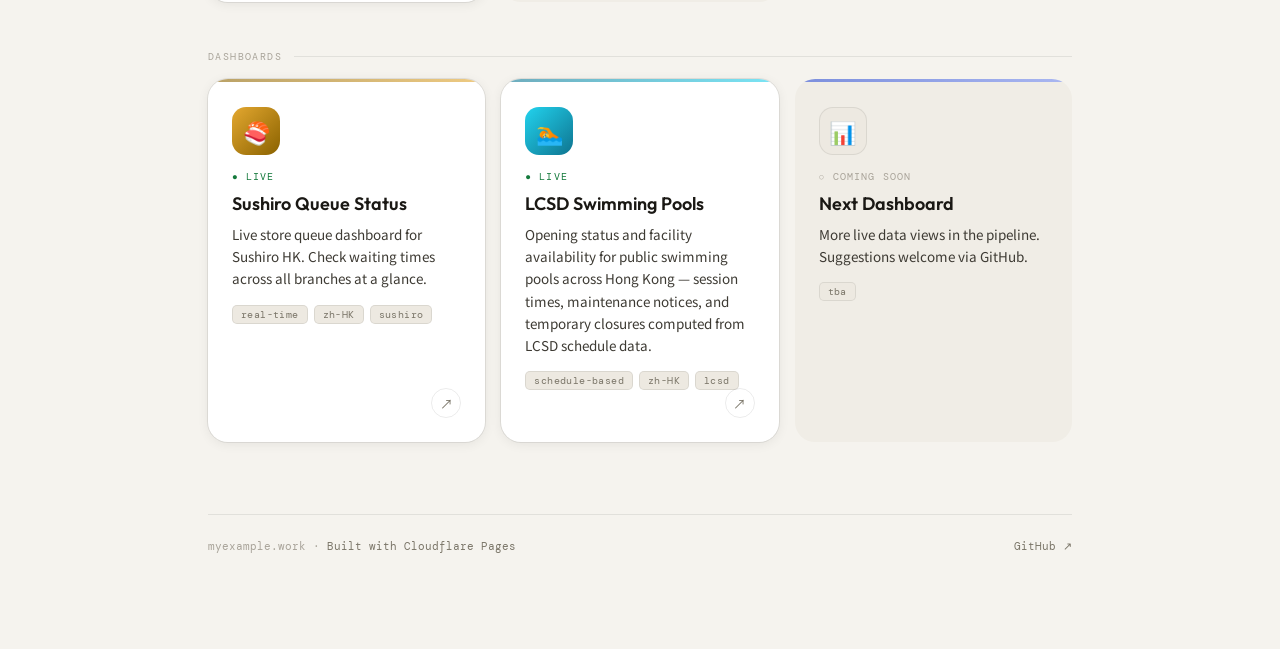
==== commit cd57be16: "Update Rummiikub Calculator Signed-off-by: ericcheng05 <13010622+ericcheng05@users.noreply.github.co" ====
--- a/index.html
+++ b/index.html
@@ -93,6 +93,22 @@
       <div class="card-arrow">↗</div>
     </a>
 
+    <!-- Rummikub Score Calculator — LIVE -->
+    <a class="app-card accent live" href="./rummikub-calculator">
+      <div class="card-icon icon-accent">🧮</div>
+      <div class="card-body">
+        <div class="card-status status-live">● Live</div>
+        <div class="card-title">Rummikub Score Calculator</div>
+        <div class="card-desc">Enter each player's leftover tiles with a calculator-style keypad at the end of a round — running totals, history and the final winner worked out for you.</div>
+        <div class="card-tags">
+          <span class="tag">client-side</span>
+          <span class="tag">game-scoring</span>
+          <span class="tag">multi-round</span>
+        </div>
+      </div>
+      <div class="card-arrow">↗</div>
+    </a>
+
   </div>
 
   <!-- ── Guides ── -->
--- a/style.css
+++ b/style.css
@@ -243,6 +243,7 @@
 .app-card:nth-child(2) { animation-delay: 0.38s; }
 .app-card:nth-child(3) { animation-delay: 0.46s; }
 .app-card:nth-child(4) { animation-delay: 0.54s; }
+.app-card:nth-child(5) { animation-delay: 0.62s; }
 
 /* colour accent strip at top */
 .app-card::before
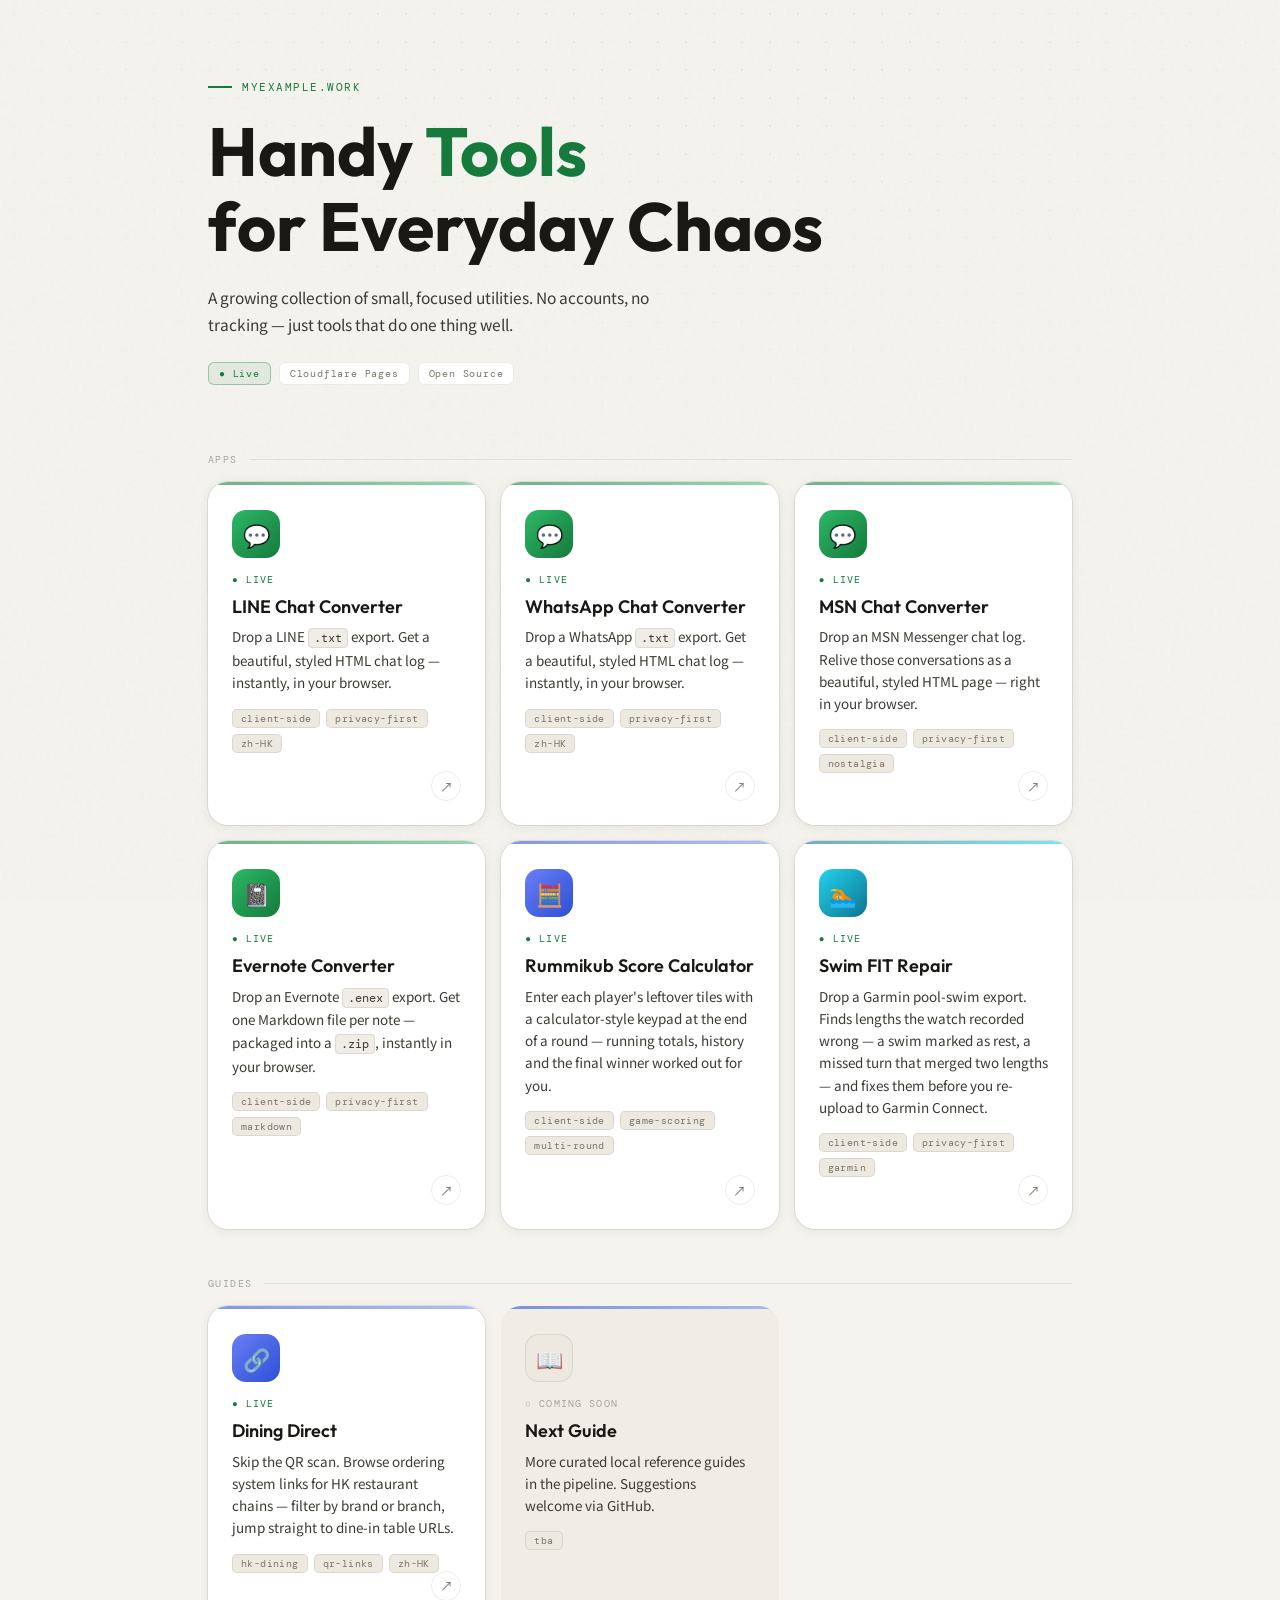
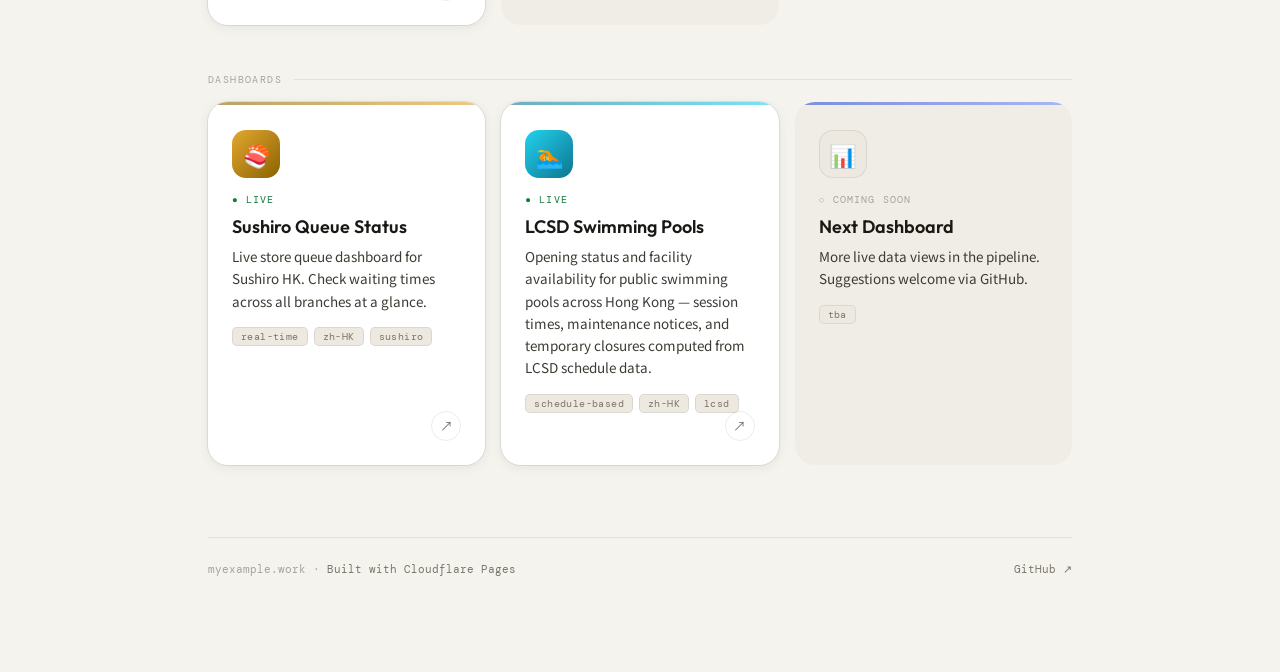
==== commit 912579ad: "Add Swim FIT Repair tool Finds and fixes two Garmin pool-swim recording mistakes client-side: a swim" ====
--- a/index.html
+++ b/index.html
@@ -109,6 +109,22 @@
       <div class="card-arrow">↗</div>
     </a>
 
+    <!-- Swim FIT Repair — LIVE -->
+    <a class="app-card aqua live" href="./swim-fit-repair">
+      <div class="card-icon icon-aqua">🏊</div>
+      <div class="card-body">
+        <div class="card-status status-live">● Live</div>
+        <div class="card-title">Swim FIT Repair</div>
+        <div class="card-desc">Drop a Garmin pool-swim export. Finds lengths the watch recorded wrong — a swim marked as rest, a missed turn that merged two lengths — and fixes them before you re-upload to Garmin Connect.</div>
+        <div class="card-tags">
+          <span class="tag">client-side</span>
+          <span class="tag">privacy-first</span>
+          <span class="tag">garmin</span>
+        </div>
+      </div>
+      <div class="card-arrow">↗</div>
+    </a>
+
   </div>
 
   <!-- ── Guides ── -->
--- a/style.css
+++ b/style.css
@@ -244,6 +244,7 @@
 .app-card:nth-child(3) { animation-delay: 0.46s; }
 .app-card:nth-child(4) { animation-delay: 0.54s; }
 .app-card:nth-child(5) { animation-delay: 0.62s; }
+.app-card:nth-child(6) { animation-delay: 0.70s; }
 
 /* colour accent strip at top */
 .app-card::before
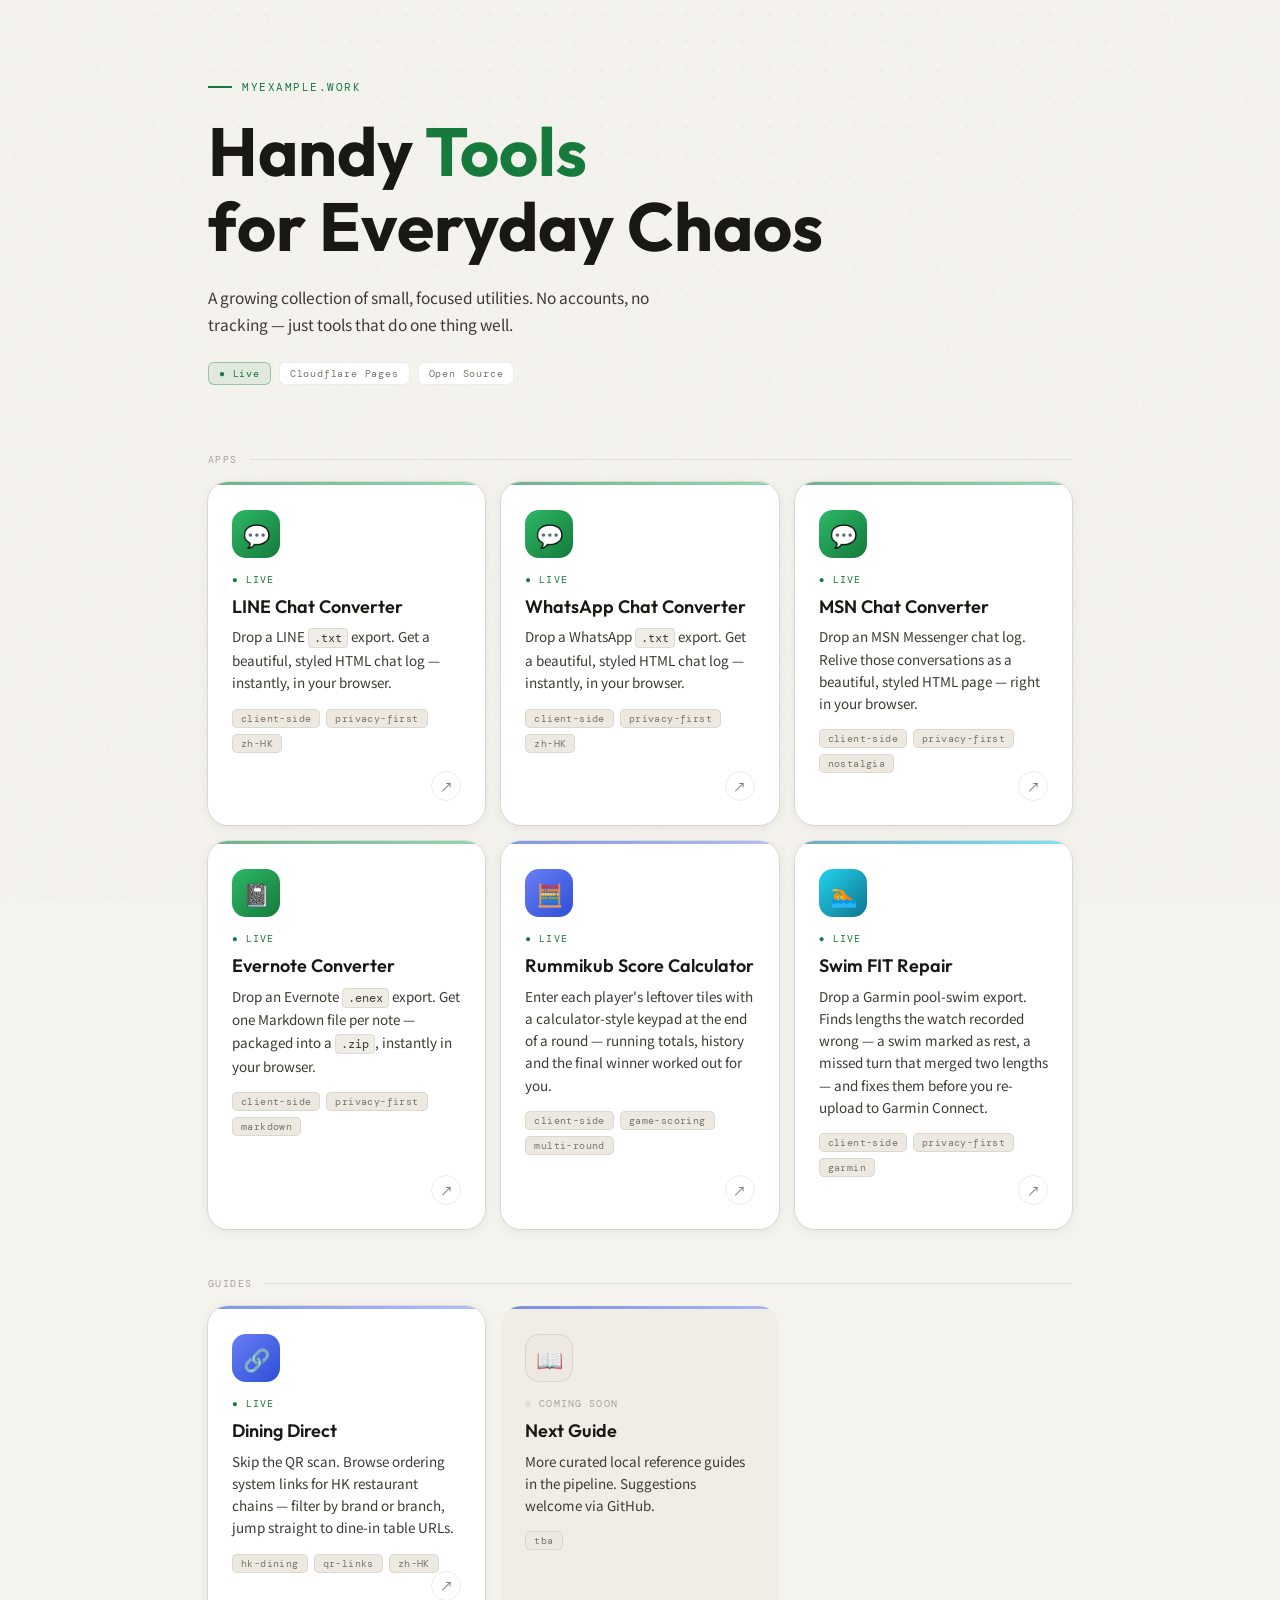
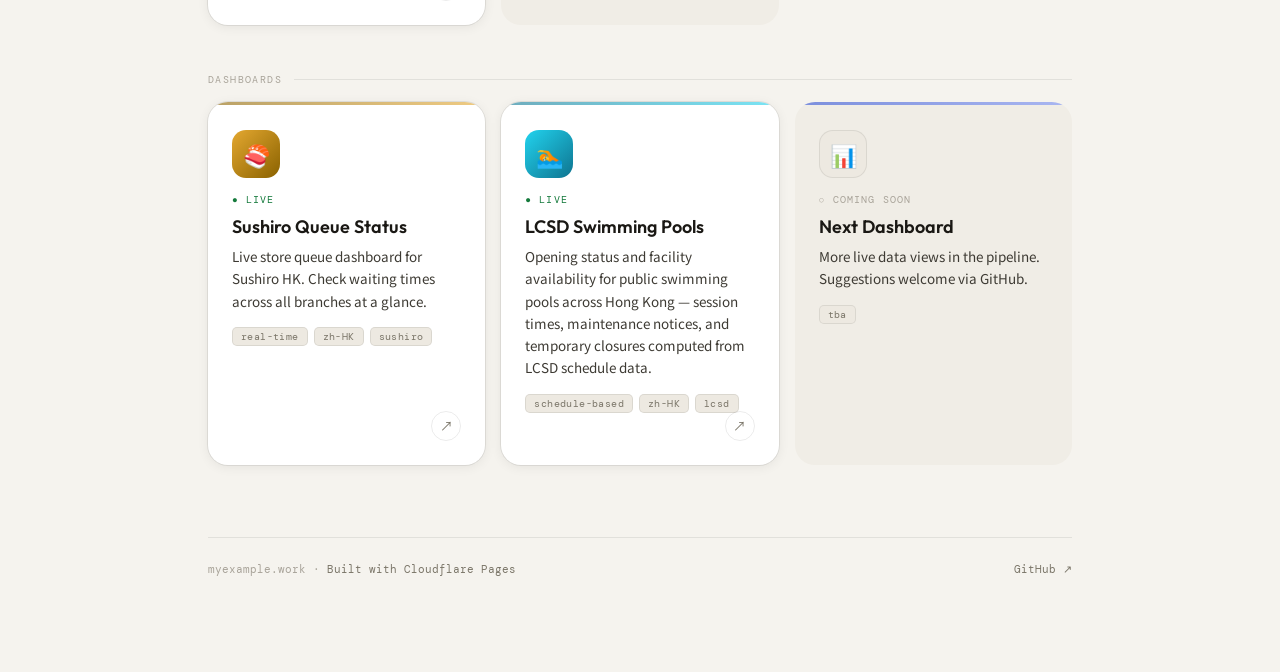
==== commit 2d890712: "Unify shared page chrome with a common stylesheet Move the back-nav, fadeUp keyframes and scrollbar " ====
--- a/index.html
+++ b/index.html
@@ -6,6 +6,7 @@
 <title>myexample.work — Handy Tools</title>
 <link rel="preconnect" href="https://fonts.googleapis.com">
 <link href="https://fonts.googleapis.com/css2?family=Outfit:wght@400;500;600;700&family=DM+Mono:wght@400;500&family=Noto+Sans+HK:wght@300;400;500&display=swap" rel="stylesheet">
+<link rel="stylesheet" href="common.css">
 <link rel="stylesheet" href="style.css">
 </head>
 <body>
--- a/common.css
+++ b/common.css
@@ -0,0 +1,62 @@
+/* ================================================
+   common.css — shared, theme-neutral page chrome
+   Linked by every page before its own style.css.
+
+   Theme hooks (set in each page's :root):
+     --back-color       back-link text colour
+     --back-hover       back-link hover colour (page accent)
+     --scrollbar-thumb  scrollbar thumb colour
+   ================================================ */
+
+/* ── Back nav ───────────────────────────────────────────── */
+.back-nav
+{
+  position: relative;
+  z-index: 1;
+  padding: 28px 28px 0;
+  line-height: 1.5;
+  opacity: 0;
+  animation: fadeUp 0.4s ease forwards;
+  animation-delay: 0.02s;
+}
+
+.back-link
+{
+  font-family: 'DM Mono', monospace;
+  font-size: 0.688rem;
+  color: var(--back-color, #7a7568);
+  text-decoration: none;
+  letter-spacing: 0.06em;
+  display: inline-flex;
+  align-items: center;
+  gap: 6px;
+  transition: color 0.2s;
+}
+
+.back-link:hover,
+.back-link:focus-visible
+{
+  color: var(--back-hover, currentColor);
+}
+
+@media (max-width: 600px)
+{
+  .back-nav { padding: 20px 20px 0; }
+}
+
+/* ── Entrance animation ─────────────────────────────────── */
+@keyframes fadeUp
+{
+  from { opacity: 0; transform: translateY(14px); }
+  to   { opacity: 1; transform: translateY(0); }
+}
+
+@media (prefers-reduced-motion: reduce)
+{
+  .back-nav { animation: none; opacity: 1; }
+}
+
+/* ── Scrollbar ──────────────────────────────────────────── */
+::-webkit-scrollbar       { width: 6px; height: 6px; }
+::-webkit-scrollbar-track { background: transparent; }
+::-webkit-scrollbar-thumb { background: var(--scrollbar-thumb, rgba(0,0,0,0.15)); border-radius: 3px; }
--- a/style.css
+++ b/style.css
@@ -1,6 +1,3 @@
-/* ── Google Fonts Import ─────────────────────────────────── */
-@import url('https://fonts.googleapis.com/css2?family=Outfit:wght@400;500;600;700&family=DM+Mono:wght@400;500&family=Noto+Sans+HK:wght@300;400;500&display=swap');
-
 /* ── Variables ───────────────────────────────────────────── */
 :root
 {
@@ -39,6 +36,9 @@
   --font-display: 'Outfit', sans-serif;
   --font-body:    'Noto Sans HK', sans-serif;
   --font-mono:    'DM Mono', monospace;
+
+  /* common.css hooks */
+  --scrollbar-thumb: var(--border-h);
 }
 
 /* ── Reset ───────────────────────────────────────────────── */
@@ -475,18 +475,6 @@
 
 .footer-link:hover { color: var(--green); }
 
-/* ── Keyframes ───────────────────────────────────────────── */
-@keyframes fadeUp
-{
-  from { opacity: 0; transform: translateY(18px); }
-  to   { opacity: 1; transform: translateY(0); }
-}
-
-/* ── Scrollbar ───────────────────────────────────────────── */
-::-webkit-scrollbar { width: 6px; }
-::-webkit-scrollbar-track { background: transparent; }
-::-webkit-scrollbar-thumb { background: var(--border-h); border-radius: 3px; }
-
 /* ── Responsive ──────────────────────────────────────────── */
 @media (max-width: 600px)
 {
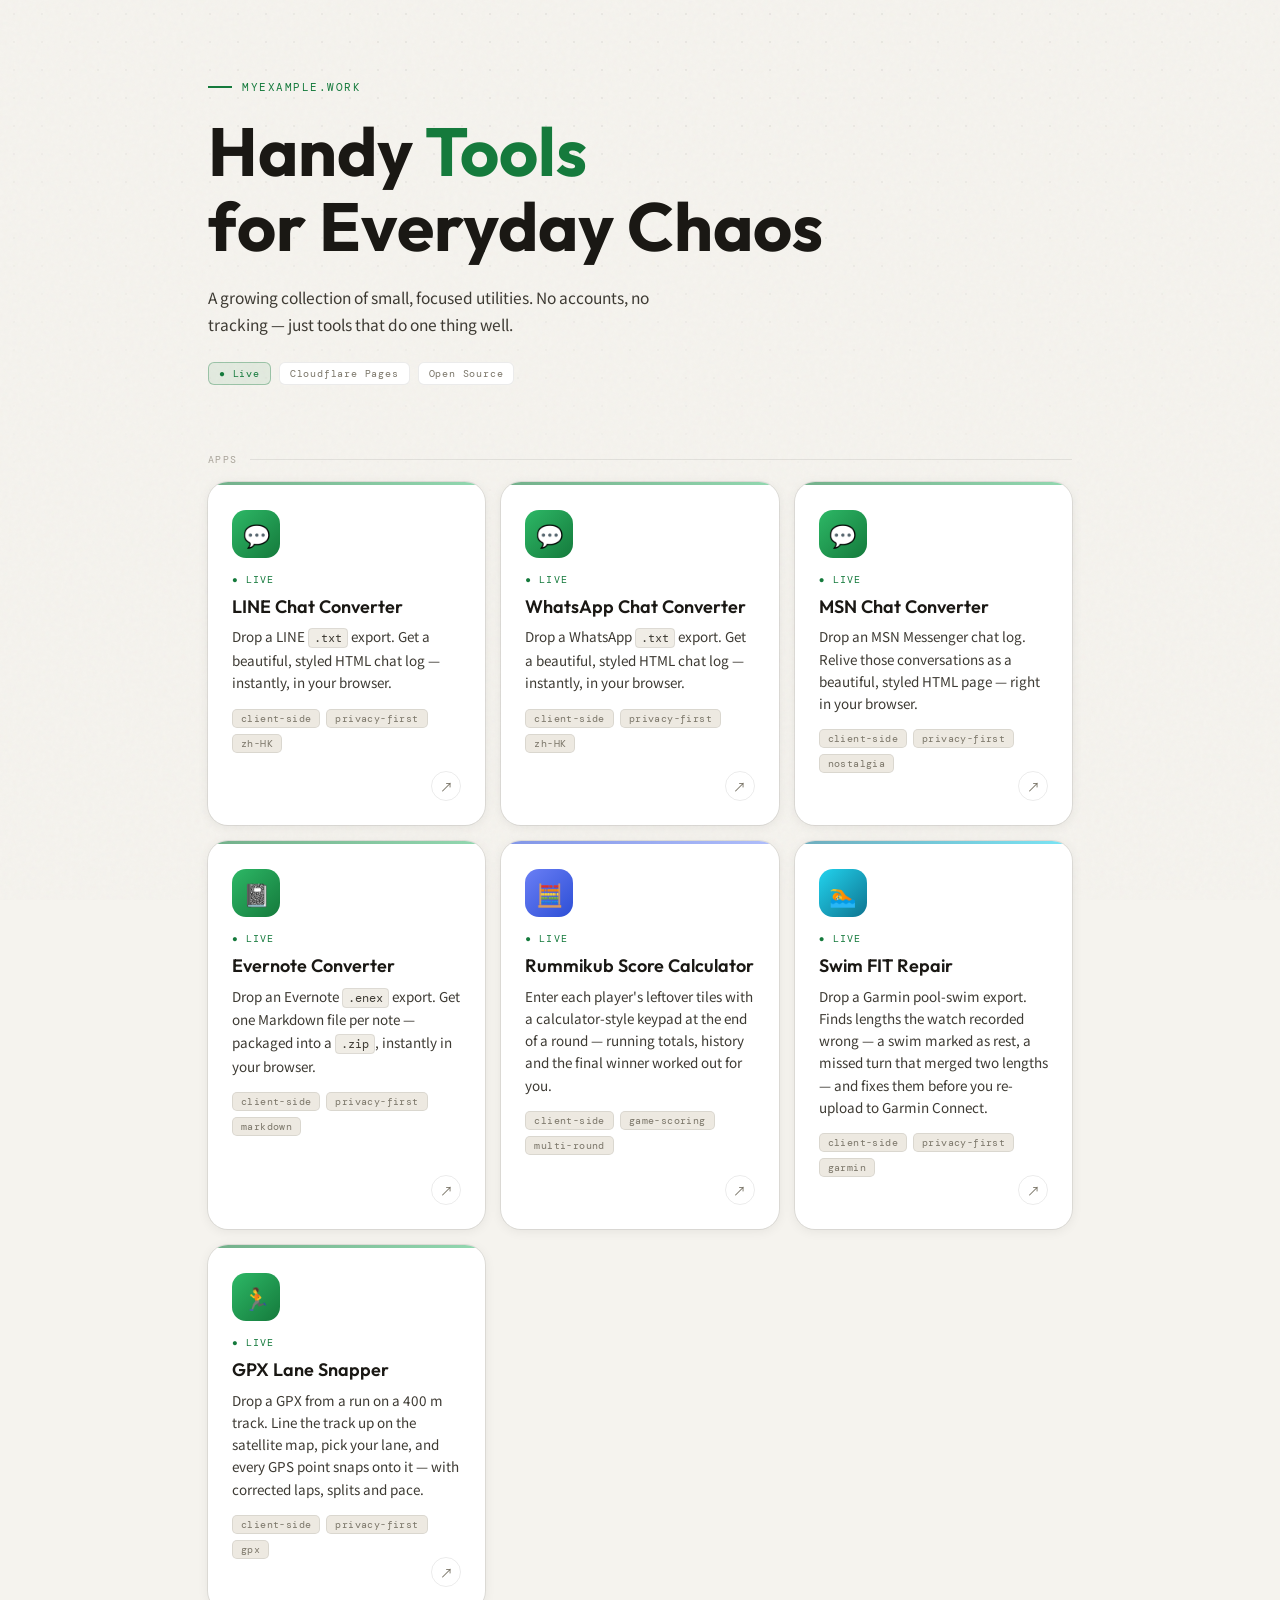
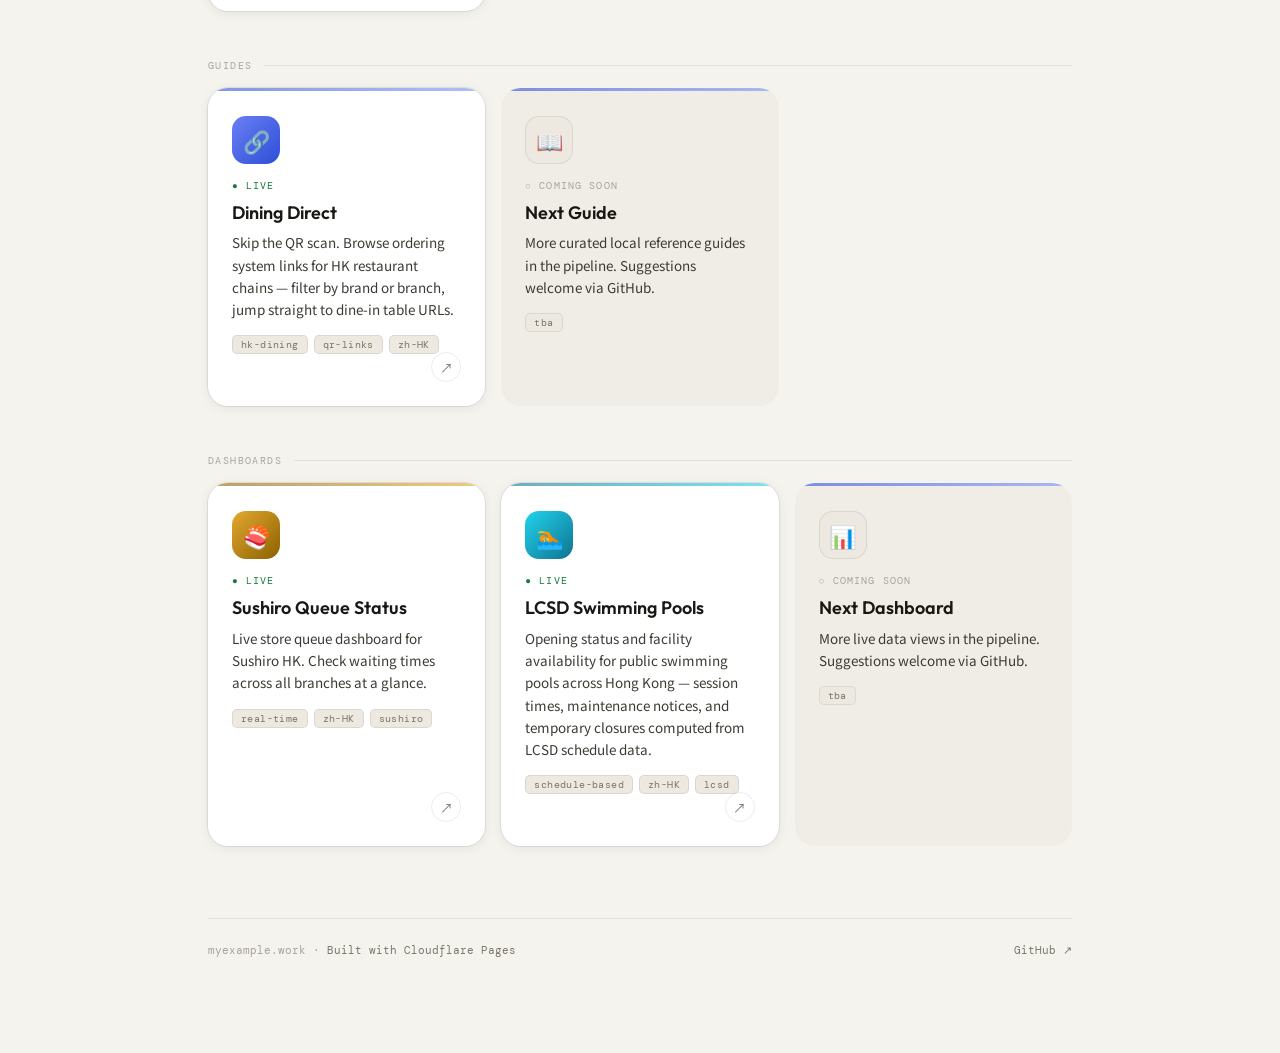
==== commit c8f828fa: "Add GPX Lane Snapper tool Snaps GPS points from a run on a 400 m track onto a chosen lane, so distan" ====
--- a/index.html
+++ b/index.html
@@ -126,6 +126,22 @@
       <div class="card-arrow">↗</div>
     </a>
 
+    <!-- GPX Lane Snapper — LIVE -->
+    <a class="app-card green live" href="./gpx-lane-snapper">
+      <div class="card-icon icon-green">🏃</div>
+      <div class="card-body">
+        <div class="card-status status-live">● Live</div>
+        <div class="card-title">GPX Lane Snapper</div>
+        <div class="card-desc">Drop a GPX from a run on a 400 m track. Line the track up on the satellite map, pick your lane, and every GPS point snaps onto it — with corrected laps, splits and pace.</div>
+        <div class="card-tags">
+          <span class="tag">client-side</span>
+          <span class="tag">privacy-first</span>
+          <span class="tag">gpx</span>
+        </div>
+      </div>
+      <div class="card-arrow">↗</div>
+    </a>
+
   </div>
 
   <!-- ── Guides ── -->
--- a/common.css
+++ b/common.css
@@ -6,6 +6,12 @@
      --back-color       back-link text colour
      --back-hover       back-link hover colour (page accent)
      --scrollbar-thumb  scrollbar thumb colour
+
+   Optional, for pages whose content sits in a centred
+   column (so the back-link lines up with that column):
+     --back-nav-width      column max-width (default: none)
+     --back-nav-gutter     column side padding (default 28px)
+     --back-nav-gutter-sm  side padding at <=600px (default 20px)
    ================================================ */
 
 /* ── Back nav ───────────────────────────────────────────── */
@@ -13,7 +19,10 @@
 {
   position: relative;
   z-index: 1;
-  padding: 28px 28px 0;
+  box-sizing: border-box;
+  max-width: var(--back-nav-width, none);
+  margin: 0 auto;
+  padding: 28px var(--back-nav-gutter, 28px) 0;
   line-height: 1.5;
   opacity: 0;
   animation: fadeUp 0.4s ease forwards;
@@ -41,7 +50,7 @@
 
 @media (max-width: 600px)
 {
-  .back-nav { padding: 20px 20px 0; }
+  .back-nav { padding: 20px var(--back-nav-gutter-sm, 20px) 0; }
 }
 
 /* ── Entrance animation ─────────────────────────────────── */
